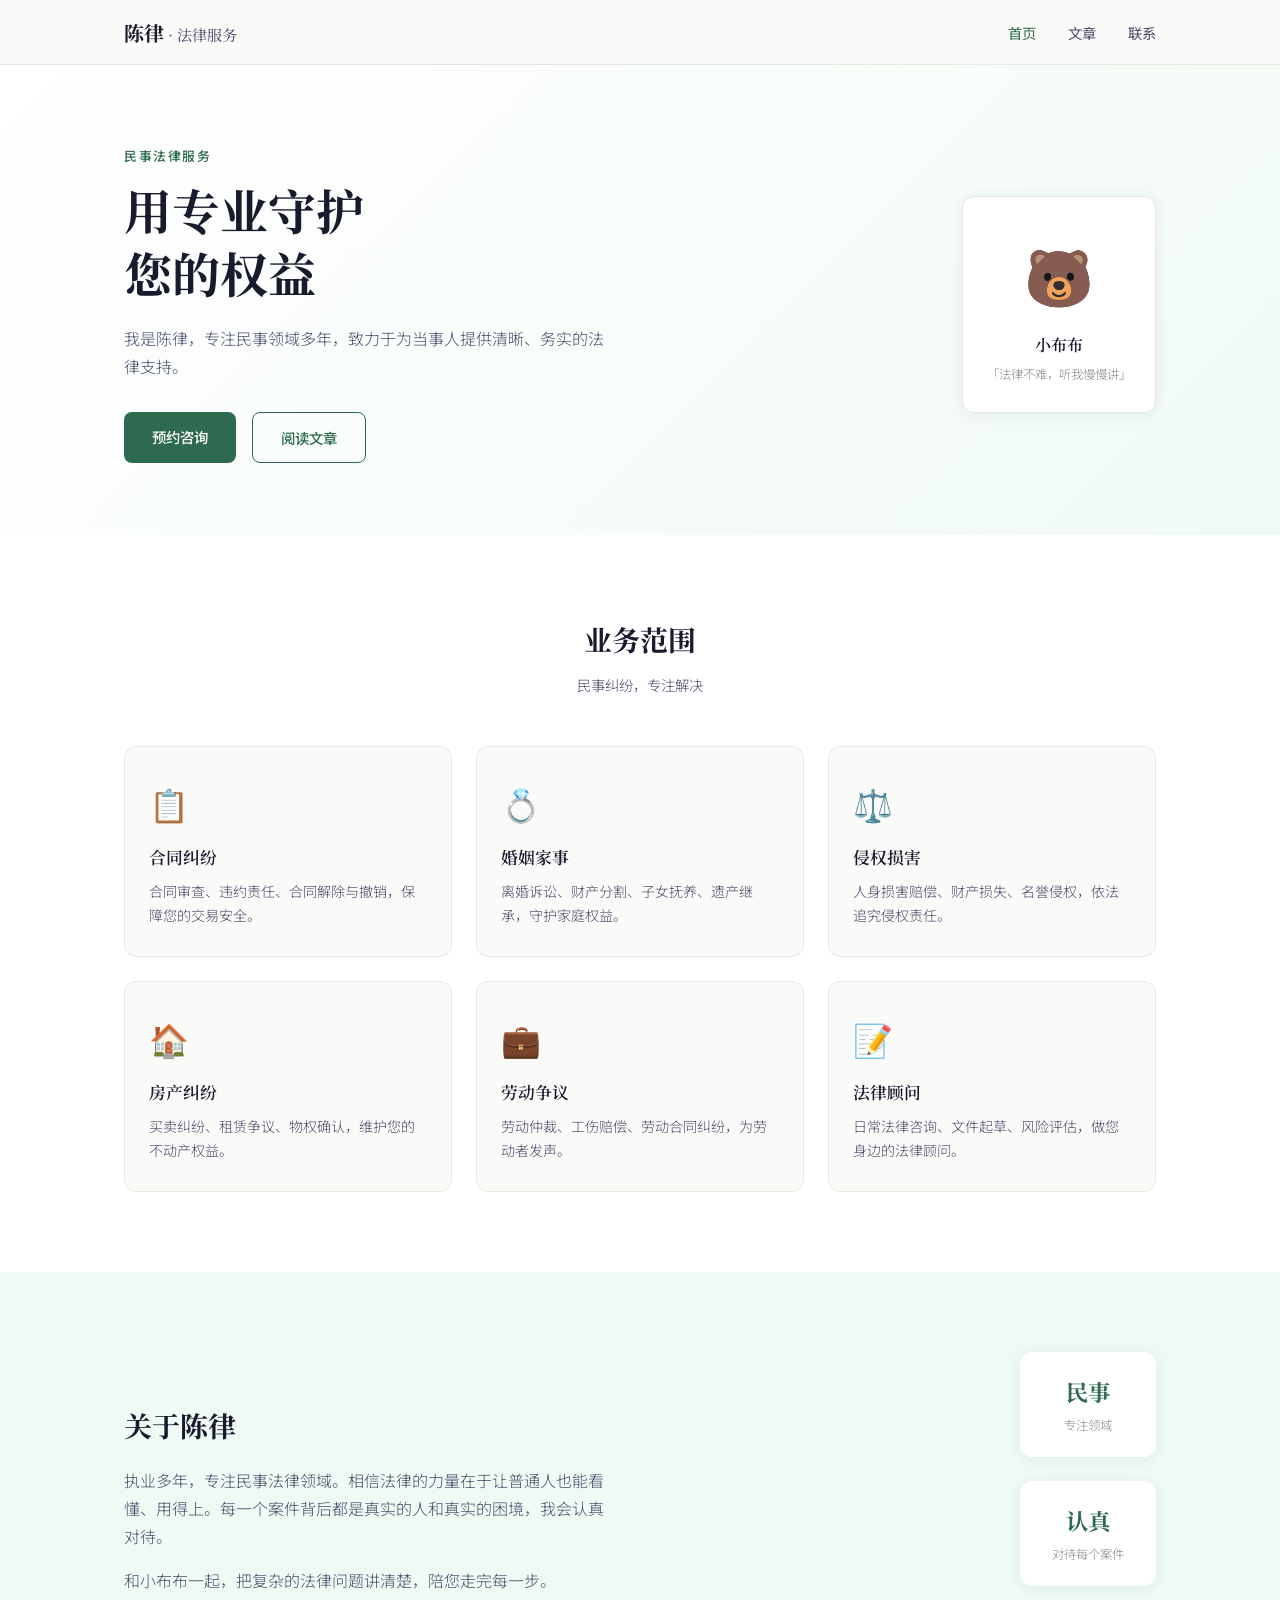
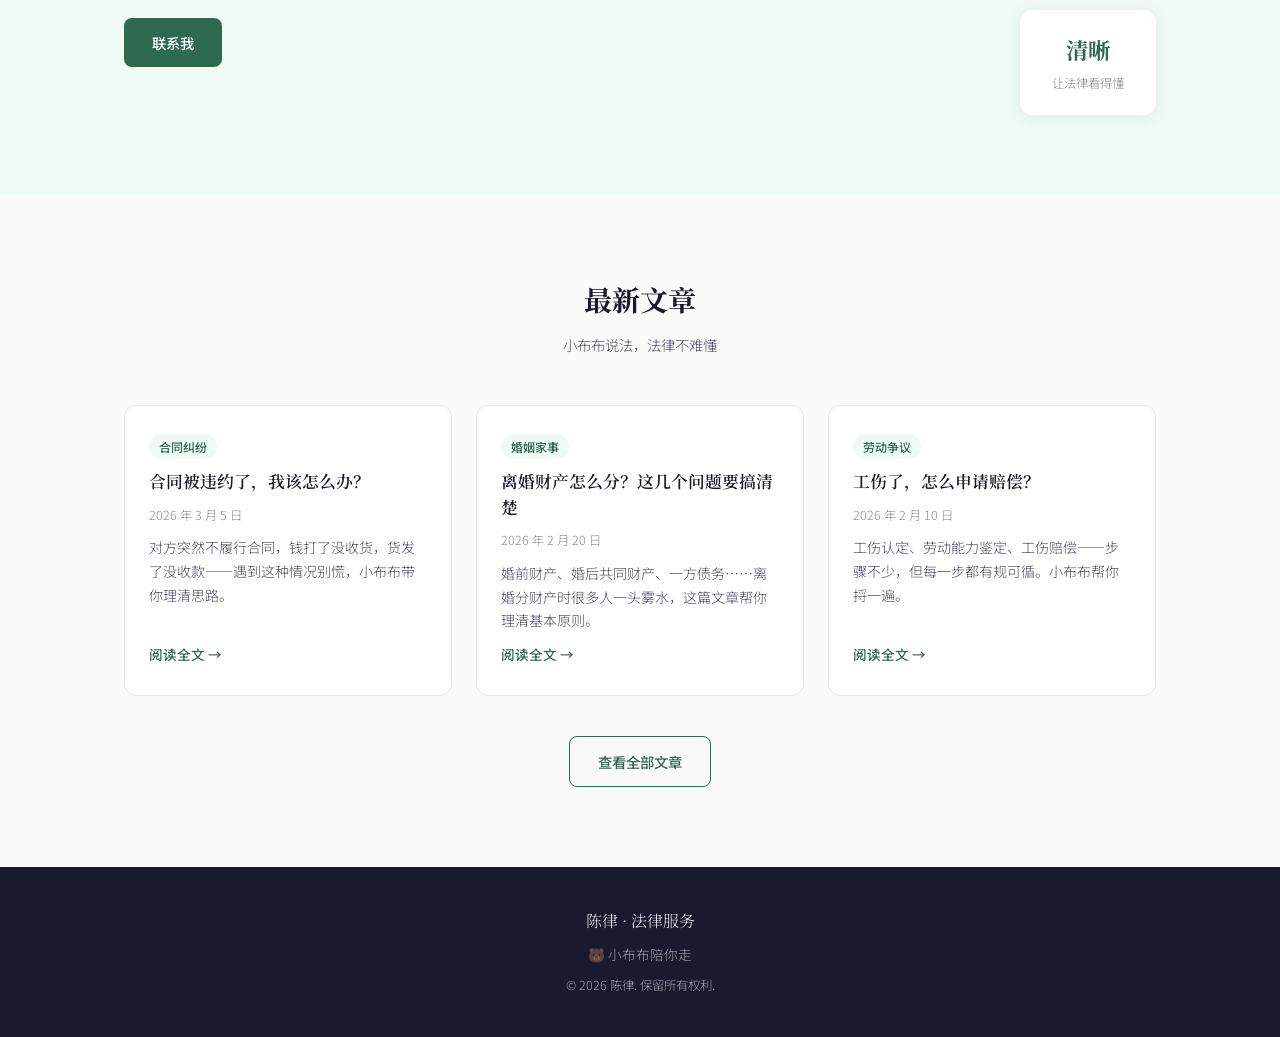
==== index.html @ 95a92fc9 "feat: 陈律个人律师网站 - 首版" ====
<!DOCTYPE html>
<html lang="zh-CN">
<head>
  <meta charset="UTF-8" />
  <meta name="viewport" content="width=device-width, initial-scale=1.0" />
  <title>陈律 · 民事律师</title>
  <meta name="description" content="陈律，专注民事领域法律服务，包括合同纠纷、婚姻家事、侵权损害等。" />
  <link rel="stylesheet" href="css/style.css" />
  <link rel="preconnect" href="https://fonts.googleapis.com" />
  <link href="https://fonts.googleapis.com/css2?family=Noto+Serif+SC:wght@400;600;700&family=Noto+Sans+SC:wght@300;400;500&display=swap" rel="stylesheet" />
</head>
<body>

  <!-- 导航 -->
  <nav class="navbar">
    <div class="container nav-inner">
      <a href="index.html" class="logo">陈律<span class="logo-sub"> · 法律服务</span></a>
      <ul class="nav-links">
        <li><a href="index.html" class="active">首页</a></li>
        <li><a href="articles.html">文章</a></li>
        <li><a href="contact.html">联系</a></li>
      </ul>
      <button class="hamburger" id="hamburger" aria-label="菜单">
        <span></span><span></span><span></span>
      </button>
    </div>
  </nav>

  <!-- Hero -->
  <header class="hero">
    <div class="container hero-inner">
      <div class="hero-text">
        <p class="hero-eyebrow">民事法律服务</p>
        <h1>用专业守护<br/>您的权益</h1>
        <p class="hero-desc">我是陈律，专注民事领域多年，致力于为当事人提供清晰、务实的法律支持。</p>
        <div class="hero-actions">
          <a href="contact.html" class="btn btn-primary">预约咨询</a>
          <a href="articles.html" class="btn btn-ghost">阅读文章</a>
        </div>
      </div>
      <div class="hero-mascot">
        <div class="mascot-card">
          <div class="mascot-emoji">🐻</div>
          <p class="mascot-name">小布布</p>
          <p class="mascot-tip">「法律不难，听我慢慢讲」</p>
        </div>
      </div>
    </div>
  </header>

  <!-- 业务范围 -->
  <section class="services">
    <div class="container">
      <h2 class="section-title">业务范围</h2>
      <p class="section-sub">民事纠纷，专注解决</p>
      <div class="services-grid">
        <div class="service-card">
          <div class="service-icon">📋</div>
          <h3>合同纠纷</h3>
          <p>合同审查、违约责任、合同解除与撤销，保障您的交易安全。</p>
        </div>
        <div class="service-card">
          <div class="service-icon">💍</div>
          <h3>婚姻家事</h3>
          <p>离婚诉讼、财产分割、子女抚养、遗产继承，守护家庭权益。</p>
        </div>
        <div class="service-card">
          <div class="service-icon">⚖️</div>
          <h3>侵权损害</h3>
          <p>人身损害赔偿、财产损失、名誉侵权，依法追究侵权责任。</p>
        </div>
        <div class="service-card">
          <div class="service-icon">🏠</div>
          <h3>房产纠纷</h3>
          <p>买卖纠纷、租赁争议、物权确认，维护您的不动产权益。</p>
        </div>
        <div class="service-card">
          <div class="service-icon">💼</div>
          <h3>劳动争议</h3>
          <p>劳动仲裁、工伤赔偿、劳动合同纠纷，为劳动者发声。</p>
        </div>
        <div class="service-card">
          <div class="service-icon">📝</div>
          <h3>法律顾问</h3>
          <p>日常法律咨询、文件起草、风险评估，做您身边的法律顾问。</p>
        </div>
      </div>
    </div>
  </section>

  <!-- 关于我 -->
  <section class="about">
    <div class="container about-inner">
      <div class="about-text">
        <h2>关于陈律</h2>
        <p>执业多年，专注民事法律领域。相信法律的力量在于让普通人也能看懂、用得上。每一个案件背后都是真实的人和真实的困境，我会认真对待。</p>
        <p>和小布布一起，把复杂的法律问题讲清楚，陪您走完每一步。</p>
        <a href="contact.html" class="btn btn-primary">联系我</a>
      </div>
      <div class="about-stats">
        <div class="stat">
          <span class="stat-num">民事</span>
          <span class="stat-label">专注领域</span>
        </div>
        <div class="stat">
          <span class="stat-num">认真</span>
          <span class="stat-label">对待每个案件</span>
        </div>
        <div class="stat">
          <span class="stat-num">清晰</span>
          <span class="stat-label">让法律看得懂</span>
        </div>
      </div>
    </div>
  </section>

  <!-- 最新文章预览 -->
  <section class="latest-articles">
    <div class="container">
      <h2 class="section-title">最新文章</h2>
      <p class="section-sub">小布布说法，法律不难懂</p>
      <div id="article-preview" class="articles-grid">
        <!-- 由 JS 动态加载 -->
      </div>
      <div class="center-btn">
        <a href="articles.html" class="btn btn-ghost">查看全部文章</a>
      </div>
    </div>
  </section>

  <!-- Footer -->
  <footer class="footer">
    <div class="container footer-inner">
      <p class="footer-logo">陈律 · 法律服务</p>
      <p class="footer-mascot">🐻 小布布陪你走</p>
      <p class="footer-copy">© 2026 陈律. 保留所有权利.</p>
    </div>
  </footer>

  <script src="js/articles.js"></script>
  <script src="js/main.js"></script>
  <script>
    // 首页加载最新3篇文章预览
    loadArticlePreview('article-preview', 3);
  </script>
</body>
</html>
---- css/style.css ----
/* ===========================
   基础 & 变量
=========================== */
:root {
  --ink: #1a1a2e;
  --ink-light: #4a4a6a;
  --ink-muted: #888;
  --accent: #2d6a4f;
  --accent-light: #52b788;
  --accent-bg: #f0faf4;
  --bg: #fafaf8;
  --white: #ffffff;
  --border: #e8e8e0;
  --radius: 12px;
  --shadow: 0 2px 16px rgba(0,0,0,0.07);
  --shadow-hover: 0 6px 28px rgba(0,0,0,0.12);
  --font-serif: 'Noto Serif SC', serif;
  --font-sans: 'Noto Sans SC', sans-serif;
}

*, *::before, *::after { box-sizing: border-box; margin: 0; padding: 0; }

html { scroll-behavior: smooth; }

body {
  font-family: var(--font-sans);
  background: var(--bg);
  color: var(--ink);
  line-height: 1.75;
  font-weight: 300;
}

img { max-width: 100%; display: block; }
a { color: inherit; text-decoration: none; }

/* ===========================
   容器
=========================== */
.container {
  max-width: 1080px;
  margin: 0 auto;
  padding: 0 24px;
}

/* ===========================
   导航
=========================== */
.navbar {
  position: sticky;
  top: 0;
  z-index: 100;
  background: rgba(250, 250, 248, 0.92);
  backdrop-filter: blur(12px);
  border-bottom: 1px solid var(--border);
}

.nav-inner {
  display: flex;
  align-items: center;
  justify-content: space-between;
  height: 64px;
}

.logo {
  font-family: var(--font-serif);
  font-size: 1.25rem;
  font-weight: 700;
  color: var(--ink);
}
.logo-sub {
  font-weight: 400;
  color: var(--ink-light);
  font-size: 0.95rem;
}

.nav-links {
  display: flex;
  gap: 32px;
  list-style: none;
}
.nav-links a {
  font-size: 0.9rem;
  color: var(--ink-light);
  transition: color 0.2s;
  font-weight: 400;
}
.nav-links a:hover,
.nav-links a.active {
  color: var(--accent);
}

.hamburger {
  display: none;
  flex-direction: column;
  gap: 5px;
  background: none;
  border: none;
  cursor: pointer;
  padding: 4px;
}
.hamburger span {
  display: block;
  width: 22px;
  height: 2px;
  background: var(--ink);
  border-radius: 2px;
  transition: all 0.3s;
}

/* ===========================
   按钮
=========================== */
.btn {
  display: inline-block;
  padding: 12px 28px;
  border-radius: 8px;
  font-size: 0.9rem;
  font-weight: 500;
  cursor: pointer;
  transition: all 0.2s;
  font-family: var(--font-sans);
}
.btn-primary {
  background: var(--accent);
  color: var(--white);
}
.btn-primary:hover {
  background: #235c42;
  transform: translateY(-1px);
  box-shadow: 0 4px 16px rgba(45,106,79,0.3);
}
.btn-ghost {
  border: 1.5px solid var(--accent);
  color: var(--accent);
}
.btn-ghost:hover {
  background: var(--accent-bg);
  transform: translateY(-1px);
}

/* ===========================
   Hero
=========================== */
.hero {
  padding: 80px 0 72px;
  background: linear-gradient(135deg, var(--white) 0%, var(--accent-bg) 100%);
}
.hero-inner {
  display: grid;
  grid-template-columns: 1fr auto;
  gap: 48px;
  align-items: center;
}
.hero-eyebrow {
  font-size: 0.8rem;
  letter-spacing: 0.12em;
  text-transform: uppercase;
  color: var(--accent);
  font-weight: 500;
  margin-bottom: 12px;
}
.hero h1 {
  font-family: var(--font-serif);
  font-size: clamp(2rem, 5vw, 3rem);
  font-weight: 700;
  line-height: 1.3;
  color: var(--ink);
  margin-bottom: 20px;
}
.hero-desc {
  color: var(--ink-light);
  font-size: 1rem;
  max-width: 480px;
  margin-bottom: 32px;
}
.hero-actions {
  display: flex;
  gap: 16px;
  flex-wrap: wrap;
}

.mascot-card {
  background: var(--white);
  border: 1px solid var(--border);
  border-radius: var(--radius);
  padding: 28px 24px;
  text-align: center;
  box-shadow: var(--shadow);
  min-width: 160px;
}
.mascot-emoji {
  font-size: 3.5rem;
  margin-bottom: 8px;
}
.mascot-name {
  font-family: var(--font-serif);
  font-size: 1rem;
  font-weight: 600;
  color: var(--ink);
  margin-bottom: 6px;
}
.mascot-tip {
  font-size: 0.78rem;
  color: var(--ink-muted);
  line-height: 1.5;
}

/* ===========================
   Section 通用
=========================== */
.section-title {
  font-family: var(--font-serif);
  font-size: 1.75rem;
  font-weight: 700;
  text-align: center;
  margin-bottom: 8px;
}
.section-sub {
  text-align: center;
  color: var(--ink-light);
  font-size: 0.9rem;
  margin-bottom: 48px;
}

/* ===========================
   业务范围
=========================== */
.services {
  padding: 80px 0;
  background: var(--white);
}
.services-grid {
  display: grid;
  grid-template-columns: repeat(auto-fit, minmax(280px, 1fr));
  gap: 24px;
}
.service-card {
  background: var(--bg);
  border: 1px solid var(--border);
  border-radius: var(--radius);
  padding: 28px 24px;
  transition: box-shadow 0.2s, transform 0.2s;
}
.service-card:hover {
  box-shadow: var(--shadow-hover);
  transform: translateY(-3px);
}
.service-icon {
  font-size: 2rem;
  margin-bottom: 12px;
}
.service-card h3 {
  font-family: var(--font-serif);
  font-size: 1.05rem;
  font-weight: 600;
  margin-bottom: 8px;
}
.service-card p {
  font-size: 0.88rem;
  color: var(--ink-light);
  line-height: 1.7;
}

/* ===========================
   关于我
=========================== */
.about {
  padding: 80px 0;
  background: var(--accent-bg);
}
.about-inner {
  display: grid;
  grid-template-columns: 1fr auto;
  gap: 64px;
  align-items: center;
}
.about-text h2 {
  font-family: var(--font-serif);
  font-size: 1.75rem;
  font-weight: 700;
  margin-bottom: 16px;
}
.about-text p {
  color: var(--ink-light);
  margin-bottom: 16px;
  max-width: 480px;
}
.about-text .btn { margin-top: 8px; }

.about-stats {
  display: flex;
  flex-direction: column;
  gap: 24px;
}
.stat {
  display: flex;
  flex-direction: column;
  text-align: center;
  background: var(--white);
  border-radius: var(--radius);
  padding: 20px 32px;
  box-shadow: var(--shadow);
}
.stat-num {
  font-family: var(--font-serif);
  font-size: 1.4rem;
  font-weight: 700;
  color: var(--accent);
}
.stat-label {
  font-size: 0.78rem;
  color: var(--ink-muted);
  margin-top: 4px;
}

/* ===========================
   文章列表
=========================== */
.latest-articles {
  padding: 80px 0;
  background: var(--bg);
}
.articles-section {
  padding: 48px 0 80px;
}
.articles-grid {
  display: grid;
  grid-template-columns: repeat(auto-fill, minmax(300px, 1fr));
  gap: 24px;
  margin-bottom: 40px;
}
.article-card {
  background: var(--white);
  border: 1px solid var(--border);
  border-radius: var(--radius);
  padding: 28px 24px;
  transition: box-shadow 0.2s, transform 0.2s;
  cursor: pointer;
  display: flex;
  flex-direction: column;
  gap: 10px;
}
.article-card:hover {
  box-shadow: var(--shadow-hover);
  transform: translateY(-3px);
}
.article-card-tag {
  display: inline-block;
  background: var(--accent-bg);
  color: var(--accent);
  font-size: 0.75rem;
  padding: 2px 10px;
  border-radius: 20px;
  font-weight: 500;
  width: fit-content;
}
.article-card-title {
  font-family: var(--font-serif);
  font-size: 1.05rem;
  font-weight: 600;
  color: var(--ink);
  line-height: 1.5;
}
.article-card-date {
  font-size: 0.78rem;
  color: var(--ink-muted);
}
.article-card-excerpt {
  font-size: 0.88rem;
  color: var(--ink-light);
  line-height: 1.7;
  flex: 1;
}
.article-card-link {
  font-size: 0.85rem;
  color: var(--accent);
  font-weight: 500;
}

.center-btn { text-align: center; }
.loading { color: var(--ink-muted); font-size: 0.9rem; }

/* ===========================
   文章页面
=========================== */
.page-header {
  background: linear-gradient(135deg, var(--white) 0%, var(--accent-bg) 100%);
  padding: 56px 0 40px;
  border-bottom: 1px solid var(--border);
}
.page-header h1 {
  font-family: var(--font-serif);
  font-size: 2rem;
  font-weight: 700;
  margin-bottom: 8px;
}
.page-header p {
  color: var(--ink-light);
  font-size: 0.95rem;
}

.article-page {
  padding: 40px 24px 80px;
  max-width: 760px;
}
.back-link {
  display: inline-block;
  color: var(--accent);
  font-size: 0.88rem;
  margin-bottom: 32px;
  transition: opacity 0.2s;
}
.back-link:hover { opacity: 0.7; }

.article-page article h1 {
  font-family: var(--font-serif);
  font-size: clamp(1.5rem, 4vw, 2rem);
  font-weight: 700;
  line-height: 1.4;
  margin-bottom: 16px;
}
.article-meta {
  display: flex;
  gap: 16px;
  font-size: 0.82rem;
  color: var(--ink-muted);
  margin-bottom: 36px;
  padding-bottom: 24px;
  border-bottom: 1px solid var(--border);
  flex-wrap: wrap;
}
.article-page article h2 {
  font-family: var(--font-serif);
  font-size: 1.3rem;
  font-weight: 600;
  margin: 40px 0 12px;
}
.article-page article h3 {
  font-size: 1.05rem;
  font-weight: 600;
  margin: 28px 0 8px;
}
.article-page article p {
  margin-bottom: 16px;
  color: var(--ink-light);
  line-height: 1.9;
}
.article-page article ul,
.article-page article ol {
  padding-left: 24px;
  margin-bottom: 16px;
}
.article-page article li {
  color: var(--ink-light);
  margin-bottom: 6px;
  line-height: 1.8;
}
.article-page article blockquote {
  border-left: 3px solid var(--accent);
  padding: 12px 20px;
  background: var(--accent-bg);
  border-radius: 0 8px 8px 0;
  margin: 24px 0;
  color: var(--ink);
  font-style: italic;
}
.article-page article strong { color: var(--ink); font-weight: 600; }
.article-page article code {
  background: #f0f0f0;
  padding: 2px 6px;
  border-radius: 4px;
  font-size: 0.85em;
}

.article-footer-cta {
  margin-top: 56px;
  padding: 32px;
  background: var(--accent-bg);
  border-radius: var(--radius);
  text-align: center;
}
.article-footer-cta p {
  margin-bottom: 16px;
  color: var(--ink-light);
}

/* ===========================
   联系页
=========================== */
.contact-section {
  padding: 64px 0 80px;
}
.contact-inner {
  display: grid;
  grid-template-columns: 1fr 1fr;
  gap: 48px;
  align-items: start;
}
.contact-card {
  background: var(--white);
  border: 1px solid var(--border);
  border-radius: var(--radius);
  padding: 40px 36px;
  box-shadow: var(--shadow);
}
.contact-mascot {
  font-size: 3rem;
  margin-bottom: 16px;
}
.contact-card h2 {
  font-family: var(--font-serif);
  font-size: 1.5rem;
  font-weight: 700;
  margin-bottom: 12px;
}
.contact-desc {
  color: var(--ink-light);
  margin-bottom: 28px;
  line-height: 1.8;
}
.wechat-box {
  display: flex;
  align-items: center;
  gap: 16px;
  background: var(--accent-bg);
  border-radius: 10px;
  padding: 16px 20px;
  margin-bottom: 24px;
}
.wechat-icon { font-size: 2rem; }
.wechat-label {
  font-weight: 500;
  color: var(--ink);
  font-size: 0.95rem;
}
.wechat-id {
  font-size: 0.82rem;
  color: var(--ink-muted);
  margin-top: 2px;
}
.qr-placeholder {
  border: 2px dashed var(--border);
  border-radius: 10px;
  padding: 40px;
  text-align: center;
  margin-bottom: 24px;
  color: var(--ink-muted);
  font-size: 0.85rem;
}
.qr-hint {
  font-size: 0.75rem;
  margin-top: 6px;
  color: #bbb;
}
.qr-image {
  width: 180px;
  height: 180px;
  margin: 0 auto;
}
.contact-note {
  font-size: 0.82rem;
  color: var(--ink-muted);
  text-align: center;
}

.contact-info h3 {
  font-family: var(--font-serif);
  font-size: 1.2rem;
  font-weight: 600;
  margin-bottom: 24px;
}
.faq-item {
  margin-bottom: 24px;
  padding-bottom: 24px;
  border-bottom: 1px solid var(--border);
}
.faq-item:last-child {
  border-bottom: none;
}
.faq-item h4 {
  font-weight: 500;
  font-size: 0.95rem;
  color: var(--ink);
  margin-bottom: 6px;
}
.faq-item p {
  font-size: 0.88rem;
  color: var(--ink-light);
  line-height: 1.7;
}

/* ===========================
   Footer
=========================== */
.footer {
  background: var(--ink);
  padding: 40px 0;
  color: rgba(255,255,255,0.6);
}
.footer-inner {
  text-align: center;
  display: flex;
  flex-direction: column;
  gap: 8px;
}
.footer-logo {
  font-family: var(--font-serif);
  font-size: 1rem;
  color: rgba(255,255,255,0.9);
}
.footer-mascot { font-size: 0.85rem; }
.footer-copy { font-size: 0.78rem; }

/* ===========================
   响应式
=========================== */
@media (max-width: 768px) {
  .nav-links {
    display: none;
    position: absolute;
    top: 64px;
    left: 0;
    right: 0;
    background: var(--white);
    flex-direction: column;
    padding: 20px 24px;
    gap: 16px;
    border-bottom: 1px solid var(--border);
    box-shadow: var(--shadow);
  }
  .nav-links.open { display: flex; }
  .hamburger { display: flex; }

  .hero-inner {
    grid-template-columns: 1fr;
  }
  .hero-mascot { display: none; }

  .about-inner {
    grid-template-columns: 1fr;
  }
  .about-stats {
    flex-direction: row;
    flex-wrap: wrap;
    justify-content: center;
  }
  .stat { padding: 16px 24px; }

  .contact-inner {
    grid-template-columns: 1fr;
  }

  .articles-grid {
    grid-template-columns: 1fr;
  }
}
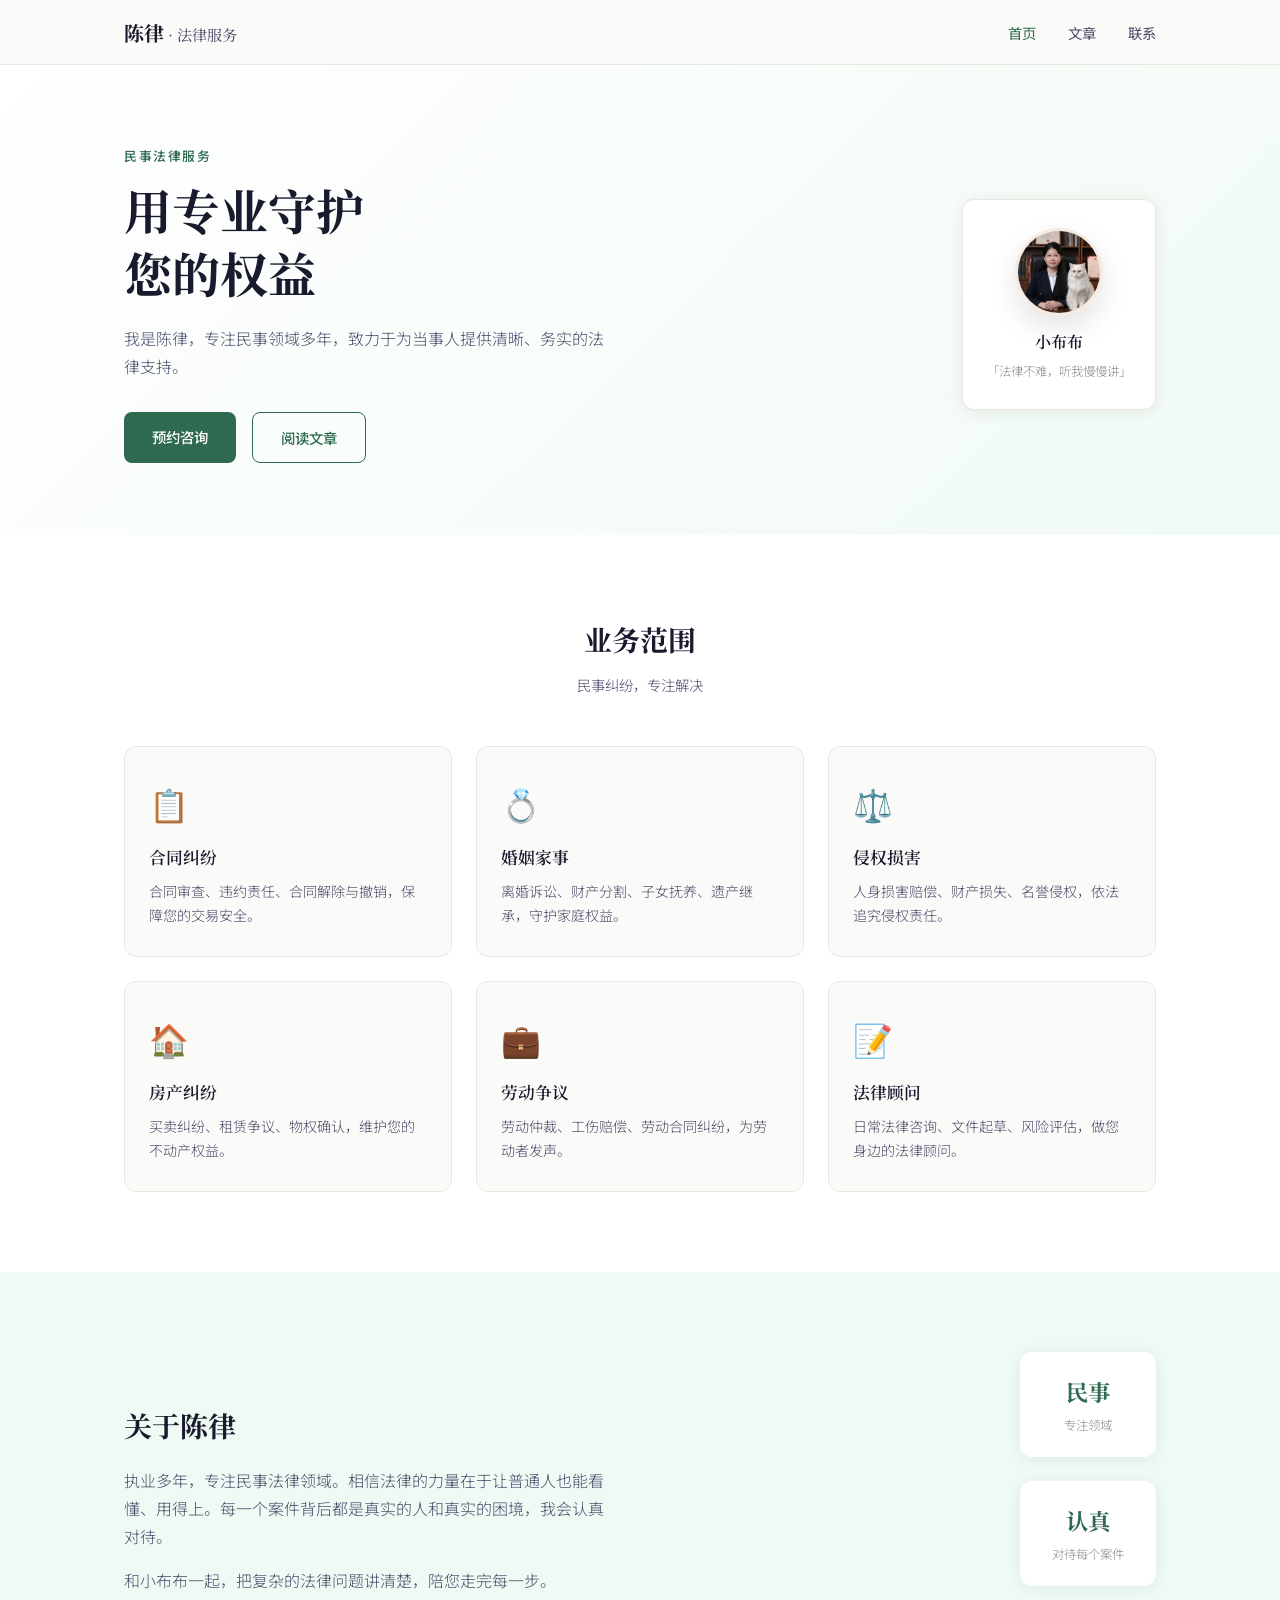
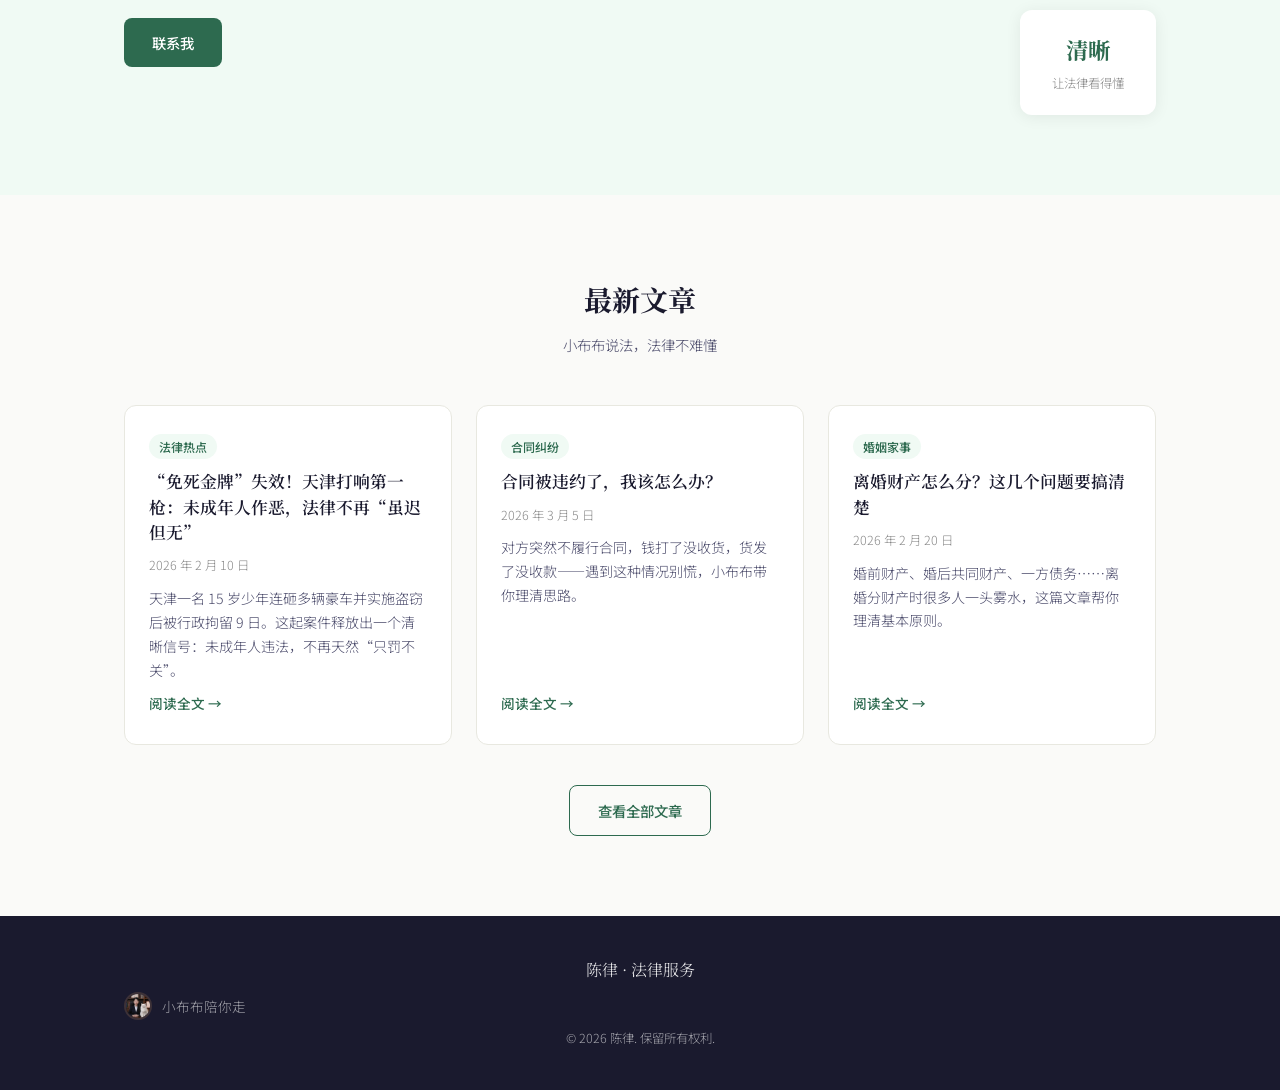
==== commit 846e1c8c: "修改头像" ====
--- a/index.html
+++ b/index.html
@@ -40,7 +40,7 @@
       </div>
       <div class="hero-mascot">
         <div class="mascot-card">
-          <div class="mascot-emoji">🐻</div>
+          <img src="images/avanta.jpg" alt="小布布头像" class="mascot-avatar" />
           <p class="mascot-name">小布布</p>
           <p class="mascot-tip">「法律不难，听我慢慢讲」</p>
         </div>
@@ -132,7 +132,7 @@
   <footer class="footer">
     <div class="container footer-inner">
       <p class="footer-logo">陈律 · 法律服务</p>
-      <p class="footer-mascot">🐻 小布布陪你走</p>
+      <p class="footer-mascot"><img src="images/avanta.jpg" alt="小布布头像" class="footer-mascot-avatar" />小布布陪你走</p>
       <p class="footer-copy">© 2026 陈律. 保留所有权利.</p>
     </div>
   </footer>
--- a/css/style.css
+++ b/css/style.css
@@ -188,9 +188,14 @@
   box-shadow: var(--shadow);
   min-width: 160px;
 }
-.mascot-emoji {
-  font-size: 3.5rem;
-  margin-bottom: 8px;
+.mascot-avatar {
+  width: 88px;
+  height: 88px;
+  object-fit: cover;
+  border-radius: 50%;
+  margin: 0 auto 12px;
+  border: 3px solid rgba(201, 145, 94, 0.18);
+  box-shadow: 0 12px 28px rgba(44, 34, 28, 0.12);
 }
 .mascot-name {
   font-family: var(--font-serif);
@@ -445,6 +450,35 @@
   color: var(--ink-light);
   line-height: 1.9;
 }
+.article-page article figure {
+  margin: 32px 0;
+}
+.article-page article img {
+  width: 100%;
+  height: auto;
+  border-radius: 18px;
+  border: 1px solid var(--border);
+  box-shadow: 0 16px 36px rgba(44, 34, 28, 0.08);
+  background: var(--white);
+}
+.article-page article figcaption {
+  margin-top: 12px;
+  text-align: center;
+  font-size: 0.82rem;
+  line-height: 1.7;
+  color: var(--ink-muted);
+}
+.article-page article img.article-inline-avatar {
+  display: inline-block;
+  width: 1.55em;
+  height: 1.55em;
+  margin-right: 0.35em;
+  vertical-align: -0.28em;
+  border-radius: 50%;
+  border: 2px solid rgba(201, 145, 94, 0.2);
+  box-shadow: none;
+  background: transparent;
+}
 .article-page article ul,
 .article-page article ol {
   padding-left: 24px;
@@ -504,8 +538,13 @@
   box-shadow: var(--shadow);
 }
 .contact-mascot {
-  font-size: 3rem;
+  width: 92px;
+  height: 92px;
+  object-fit: cover;
+  border-radius: 50%;
   margin-bottom: 16px;
+  border: 3px solid rgba(201, 145, 94, 0.18);
+  box-shadow: 0 12px 28px rgba(44, 34, 28, 0.12);
 }
 .contact-card h2 {
   font-family: var(--font-serif);
@@ -538,24 +577,20 @@
   color: var(--ink-muted);
   margin-top: 2px;
 }
-.qr-placeholder {
-  border: 2px dashed var(--border);
-  border-radius: 10px;
-  padding: 40px;
-  text-align: center;
+.qr-card {
+  background: #fff;
+  border: 1px solid var(--border);
+  border-radius: 18px;
+  padding: 16px;
   margin-bottom: 24px;
-  color: var(--ink-muted);
-  font-size: 0.85rem;
-}
-.qr-hint {
-  font-size: 0.75rem;
-  margin-top: 6px;
-  color: #bbb;
+  box-shadow: 0 16px 40px rgba(44, 34, 28, 0.08);
 }
 .qr-image {
-  width: 180px;
-  height: 180px;
+  display: block;
+  width: min(100%, 360px);
+  height: auto;
   margin: 0 auto;
+  border-radius: 12px;
 }
 .contact-note {
   font-size: 0.82rem;
@@ -608,7 +643,25 @@
   font-size: 1rem;
   color: rgba(255,255,255,0.9);
 }
-.footer-mascot { font-size: 0.85rem; }
+.page-header-mascot,
+.cta-mascot,
+.footer-mascot {
+  display: inline-flex;
+  align-items: center;
+  gap: 10px;
+}
+.inline-mascot-avatar,
+.footer-mascot-avatar {
+  width: 28px;
+  height: 28px;
+  object-fit: cover;
+  border-radius: 50%;
+  flex: 0 0 auto;
+  border: 2px solid rgba(201, 145, 94, 0.2);
+}
+.footer-mascot {
+  font-size: 0.85rem;
+}
 .footer-copy { font-size: 0.78rem; }
 
 /* ===========================
